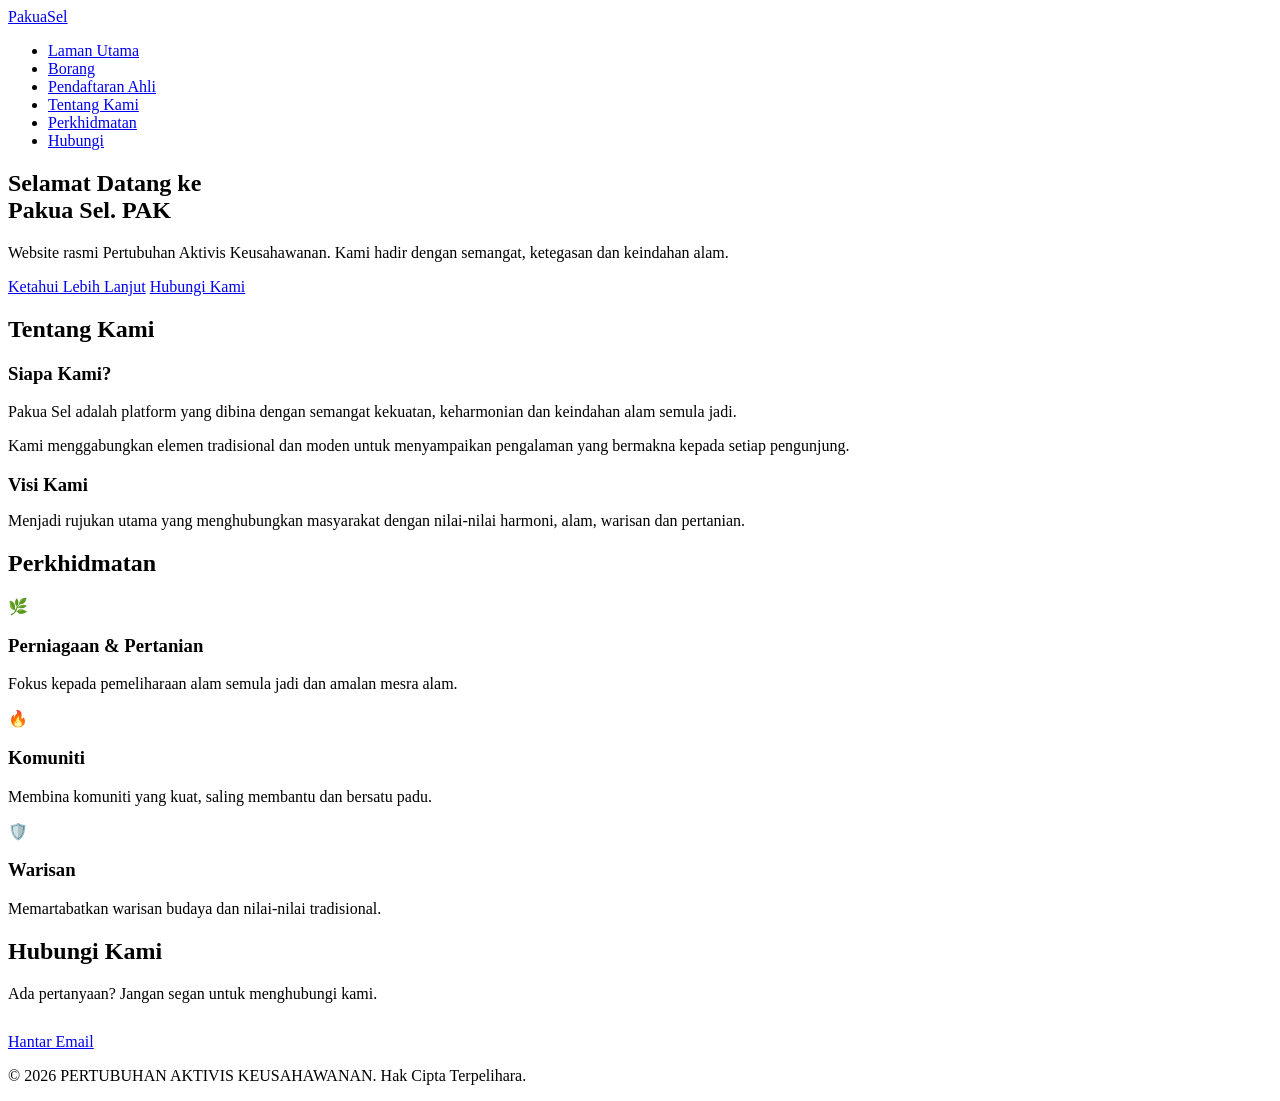
==== index.html @ b101f70d "Update index.html" ====
<!DOCTYPE html>
<html lang="ms">
<head>
  <meta charset="UTF-8">
  <meta name="viewport" content="width=device-width, initial-scale=1.0">
  <title>Pakua Sel</title>
  <link rel="stylesheet" href="style.css">
</head>
<body>

  <!-- Navbar -->
  <header>
    <div class="nav-container">
      <a href="#" class="logo">Pakua<span>Sel</span></a>
      
      <ul class="nav-links" id="navLinks">
        <li><a href="#home">Laman Utama</a></li>
        <li><a href="#contact">Borang</a></li>
        <li><a href="#contact">Pendaftaran Ahli</a></li>
        <li><a href="#about">Tentang Kami</a></li>
        <li><a href="#services">Perkhidmatan</a></li>
        <li><a href="#contact">Hubungi</a></li>
      </ul>

      <div class="hamburger" id="hamburger">
        <span></span>
        <span></span>
        <span></span>
      </div>
    </div>
  </header>

  <!-- Hero -->
  <section class="hero" id="home">
    <div class="hero-content">
      <h1>Selamat Datang ke<br><span>Pakua Sel. PAK</span></h1>
      <p>Website rasmi Pertubuhan Aktivis Keusahawanan. Kami hadir dengan semangat, ketegasan dan keindahan alam.</p>
      <div>
        <a href="#about" class="btn">Ketahui Lebih Lanjut</a>
        <a href="#contact" class="btn btn-outline">Hubungi Kami</a>
      </div>
    </div>
  </section>

  <!-- About -->
  <section class="about" id="about">
    <div class="container">
      <h2 class="section-title">Tentang Kami</h2>
      <div class="about-grid">
        <div class="about-text">
          <h3>Siapa Kami?</h3>
          <p>Pakua Sel adalah platform yang dibina dengan semangat kekuatan, keharmonian dan keindahan alam semula jadi.</p>
          <p>Kami menggabungkan elemen tradisional dan moden untuk menyampaikan pengalaman yang bermakna kepada setiap pengunjung.</p>
        </div>
        <div class="about-box">
          <h3 style="color: var(--red); margin-bottom: 15px;">Visi Kami</h3>
          <p>Menjadi rujukan utama yang menghubungkan masyarakat dengan nilai-nilai harmoni, alam, warisan dan pertanian.</p>
        </div>
      </div>
    </div>
  </section>

  <!-- Services -->
  <section id="services">
    <div class="container">
      <h2 class="section-title">Perkhidmatan</h2>
      <div class="cards">
        <div class="card">
          <div class="icon">🌿</div>
          <h3>Perniagaan & Pertanian</h3>
          <p>Fokus kepada pemeliharaan alam semula jadi dan amalan mesra alam.</p>
        </div>
        <div class="card">
          <div class="icon">🔥</div>
          <h3>Komuniti</h3>
          <p>Membina komuniti yang kuat, saling membantu dan bersatu padu.</p>
        </div>
        <div class="card">
          <div class="icon">🛡️</div>
          <h3>Warisan</h3>
          <p>Memartabatkan warisan budaya dan nilai-nilai tradisional.</p>
        </div>
      </div>
    </div>
  </section>

  <!-- Contact -->
  <section class="contact" id="contact">
    <div class="container">
      <h2 class="section-title">Hubungi Kami</h2>
      <p style="margin-bottom: 30px; color: var(--light);">Ada pertanyaan? Jangan segan untuk menghubungi kami.</p>
      <a href="mailto:info@pakua-sel.my" class="btn">Hantar Email</a>
    </div>
  </section>

  <!-- Footer -->
  <footer>
    <p>&copy; 2026 PERTUBUHAN AKTIVIS KEUSAHAWANAN. Hak Cipta Terpelihara.</p>
  </footer>

  <script src="script.js"></script>
</body>
</html>
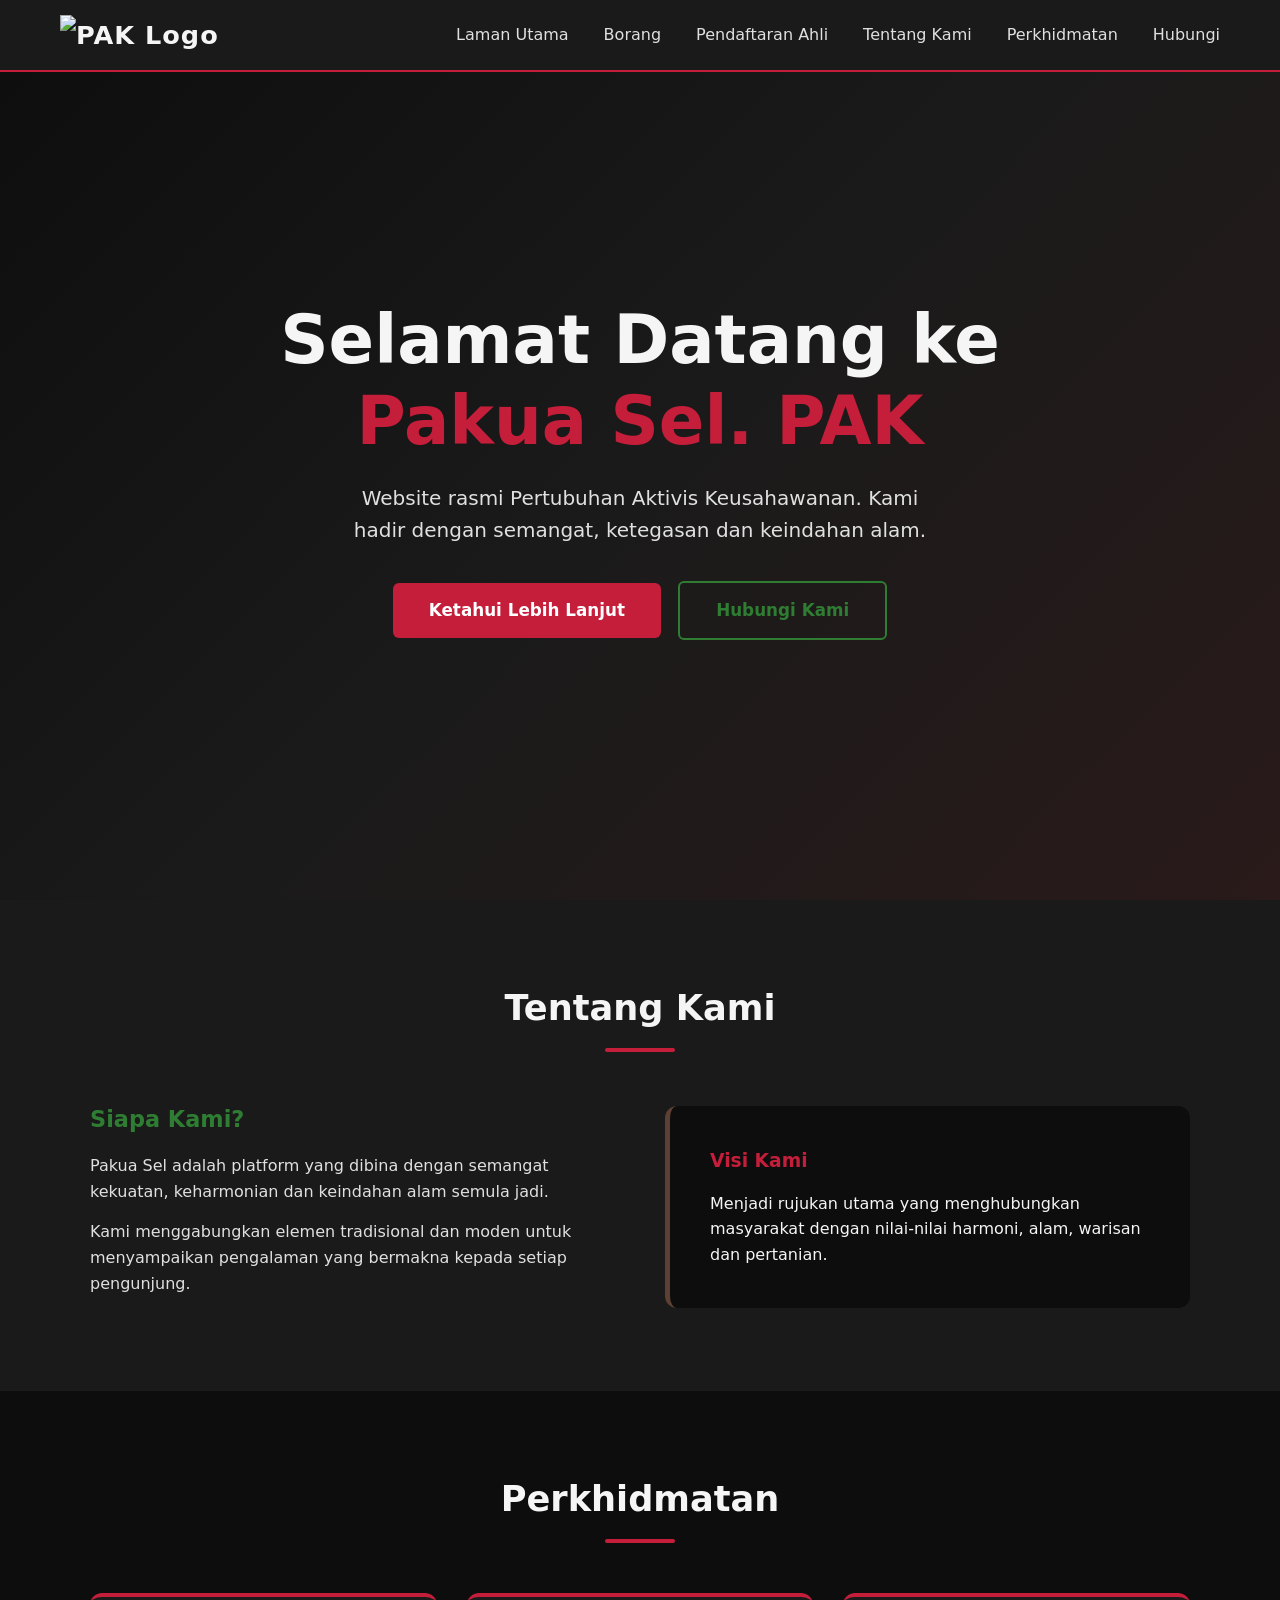
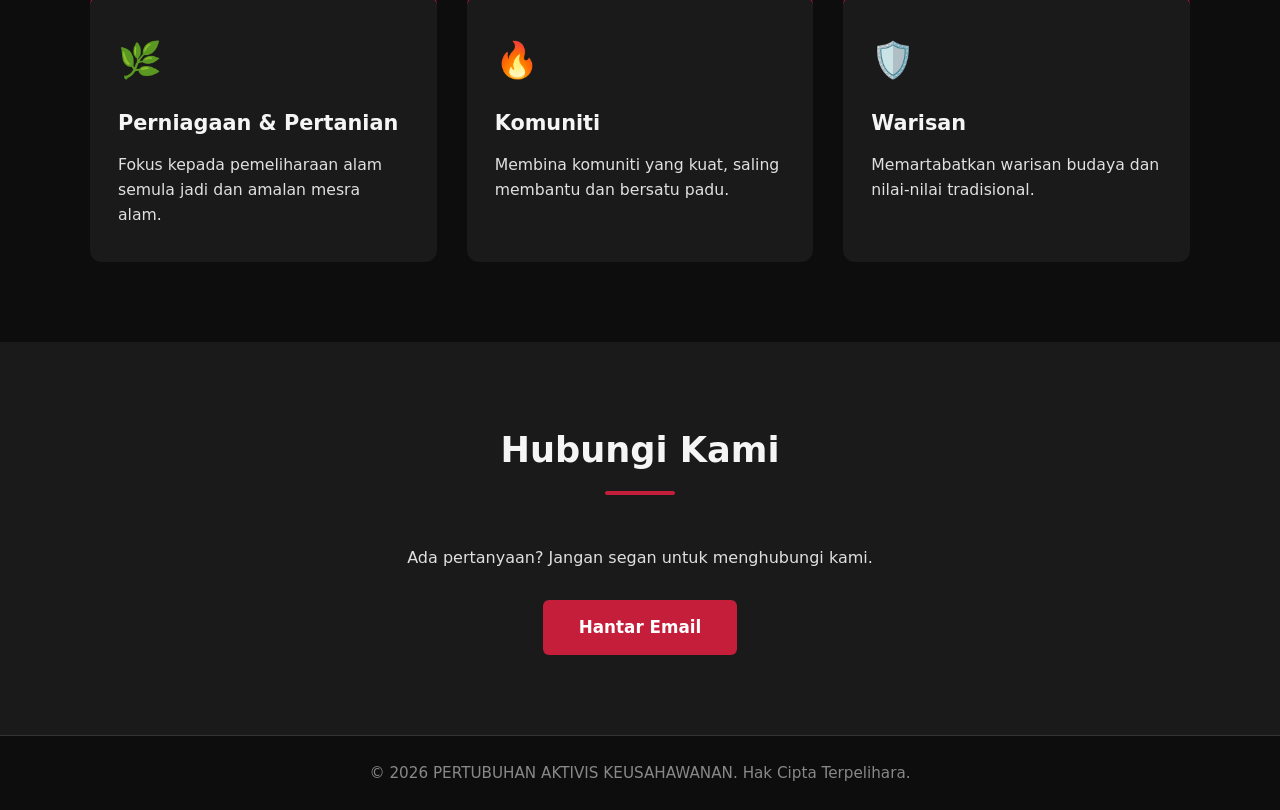
==== commit b656d51b: "Update index.html" ====
--- a/index.html
+++ b/index.html
@@ -11,7 +11,9 @@
   <!-- Navbar -->
   <header>
     <div class="nav-container">
-      <a href="#" class="logo">Pakua<span>Sel</span></a>
+      <a href="#" class="logo">
+  <img src="logo.png" alt="PAK Logo" class="logo-img">
+</a>
       
       <ul class="nav-links" id="navLinks">
         <li><a href="#home">Laman Utama</a></li>
--- a/style.css
+++ b/style.css
@@ -0,0 +1,306 @@
+* {
+  margin: 0;
+  padding: 0;
+  box-sizing: border-box;
+}
+
+:root {
+  --black: #0d0d0d;
+  --dark: #1a1a1a;
+  --red: #c41e3a;
+  --brown: #5c4033;
+  --green: #2e7d32;
+  --white: #f5f5f5;
+  --light: #e0e0e0;
+}
+
+body {
+  font-family: 'Segoe UI', system-ui, -apple-system, sans-serif;
+  background-color: var(--black);
+  color: var(--white);
+  line-height: 1.6;
+}
+
+/* ========== NAVBAR ========== */
+header {
+  background-color: var(--dark);
+  position: fixed;
+  width: 100%;
+  top: 0;
+  z-index: 1000;
+  border-bottom: 2px solid var(--red);
+}
+
+.nav-container {
+  max-width: 1200px;
+  margin: 0 auto;
+  padding: 0 20px;
+  display: flex;
+  justify-content: space-between;
+  align-items: center;
+  height: 70px;
+}
+
+.logo {
+  font-size: 1.6rem;
+  font-weight: 700;
+  color: var(--white);
+  text-decoration: none;
+  letter-spacing: 1px;
+}
+
+.logo span {
+  color: var(--red);
+}
+
+.nav-links {
+  display: flex;
+  list-style: none;
+  gap: 35px;
+}
+
+.nav-links a {
+  color: var(--light);
+  text-decoration: none;
+  font-weight: 500;
+  font-size: 1rem;
+  transition: color 0.3s;
+}
+
+.nav-links a:hover {
+  color: var(--red);
+}
+
+/* Hamburger */
+.hamburger {
+  display: none;
+  flex-direction: column;
+  cursor: pointer;
+  gap: 6px;
+}
+
+.hamburger span {
+  width: 28px;
+  height: 3px;
+  background: var(--white);
+  border-radius: 3px;
+  transition: all 0.3s;
+}
+
+/* ========== HERO ========== */
+.hero {
+  min-height: 100vh;
+  display: flex;
+  align-items: center;
+  justify-content: center;
+  text-align: center;
+  padding: 100px 20px 60px;
+  background: linear-gradient(135deg, var(--black) 0%, var(--dark) 50%, #2a1a1a 100%);
+}
+
+.hero-content h1 {
+  font-size: clamp(2.5rem, 6vw, 4.2rem);
+  margin-bottom: 20px;
+  line-height: 1.2;
+}
+
+.hero-content h1 span {
+  color: var(--red);
+}
+
+.hero-content p {
+  font-size: 1.25rem;
+  color: var(--light);
+  max-width: 600px;
+  margin: 0 auto 35px;
+}
+
+.btn {
+  display: inline-block;
+  padding: 14px 36px;
+  background: var(--red);
+  color: white;
+  text-decoration: none;
+  border-radius: 6px;
+  font-weight: 600;
+  font-size: 1.05rem;
+  transition: all 0.3s;
+  border: none;
+  cursor: pointer;
+}
+
+.btn:hover {
+  background: #a01830;
+  transform: translateY(-2px);
+}
+
+.btn-outline {
+  background: transparent;
+  border: 2px solid var(--green);
+  color: var(--green);
+  margin-left: 12px;
+}
+
+.btn-outline:hover {
+  background: var(--green);
+  color: white;
+}
+
+/* ========== SECTIONS ========== */
+section {
+  padding: 80px 20px;
+}
+
+.container {
+  max-width: 1100px;
+  margin: 0 auto;
+}
+
+.section-title {
+  text-align: center;
+  font-size: 2.2rem;
+  margin-bottom: 50px;
+  position: relative;
+}
+
+.section-title::after {
+  content: '';
+  display: block;
+  width: 70px;
+  height: 4px;
+  background: var(--red);
+  margin: 12px auto 0;
+  border-radius: 2px;
+}
+
+/* About */
+.about {
+  background: var(--dark);
+}
+
+.about-grid {
+  display: grid;
+  grid-template-columns: 1fr 1fr;
+  gap: 50px;
+  align-items: center;
+}
+
+.about-text h3 {
+  color: var(--green);
+  margin-bottom: 15px;
+  font-size: 1.4rem;
+}
+
+.about-text p {
+  color: var(--light);
+  margin-bottom: 15px;
+}
+
+.about-box {
+  background: var(--black);
+  padding: 40px;
+  border-radius: 12px;
+  border-left: 5px solid var(--brown);
+}
+
+/* Cards */
+.cards {
+  display: grid;
+  grid-template-columns: repeat(auto-fit, minmax(280px, 1fr));
+  gap: 30px;
+}
+
+.card {
+  background: var(--dark);
+  padding: 35px 28px;
+  border-radius: 12px;
+  border-top: 4px solid var(--red);
+  transition: transform 0.3s;
+}
+
+.card:hover {
+  transform: translateY(-8px);
+}
+
+.card h3 {
+  color: var(--white);
+  margin-bottom: 12px;
+  font-size: 1.3rem;
+}
+
+.card p {
+  color: var(--light);
+  font-size: 0.98rem;
+}
+
+.card .icon {
+  font-size: 2.2rem;
+  margin-bottom: 18px;
+  color: var(--green);
+}
+
+/* Contact / Footer */
+.contact {
+  background: var(--dark);
+  text-align: center;
+}
+
+footer {
+  background: var(--black);
+  text-align: center;
+  padding: 25px;
+  color: #888;
+  font-size: 0.95rem;
+  border-top: 1px solid #333;
+}
+
+/* ========== RESPONSIVE ========== */
+@media (max-width: 768px) {
+  .hamburger {
+    display: flex;
+  }
+
+  .nav-links {
+    position: fixed;
+    top: 70px;
+    right: -100%;
+    width: 70%;
+    max-width: 300px;
+    height: calc(100vh - 70px);
+    background: var(--dark);
+    flex-direction: column;
+    padding: 40px 30px;
+    gap: 25px;
+    transition: right 0.35s ease;
+    border-left: 3px solid var(--red);
+  }
+
+  .nav-links.active {
+    right: 0;
+  }
+
+  .about-grid {
+    grid-template-columns: 1fr;
+    gap: 30px;
+  }
+
+  .btn-outline {
+    margin-left: 0;
+    margin-top: 12px;
+    display: inline-block;
+  }
+
+  .hero-content p {
+    font-size: 1.1rem;
+  }
+}
+
+@media (max-width: 480px) {
+  .hero-content h1 {
+    font-size: 2.3rem;
+  }
+
+  .section-title {
+    font-size: 1.8rem;
+  }
+}
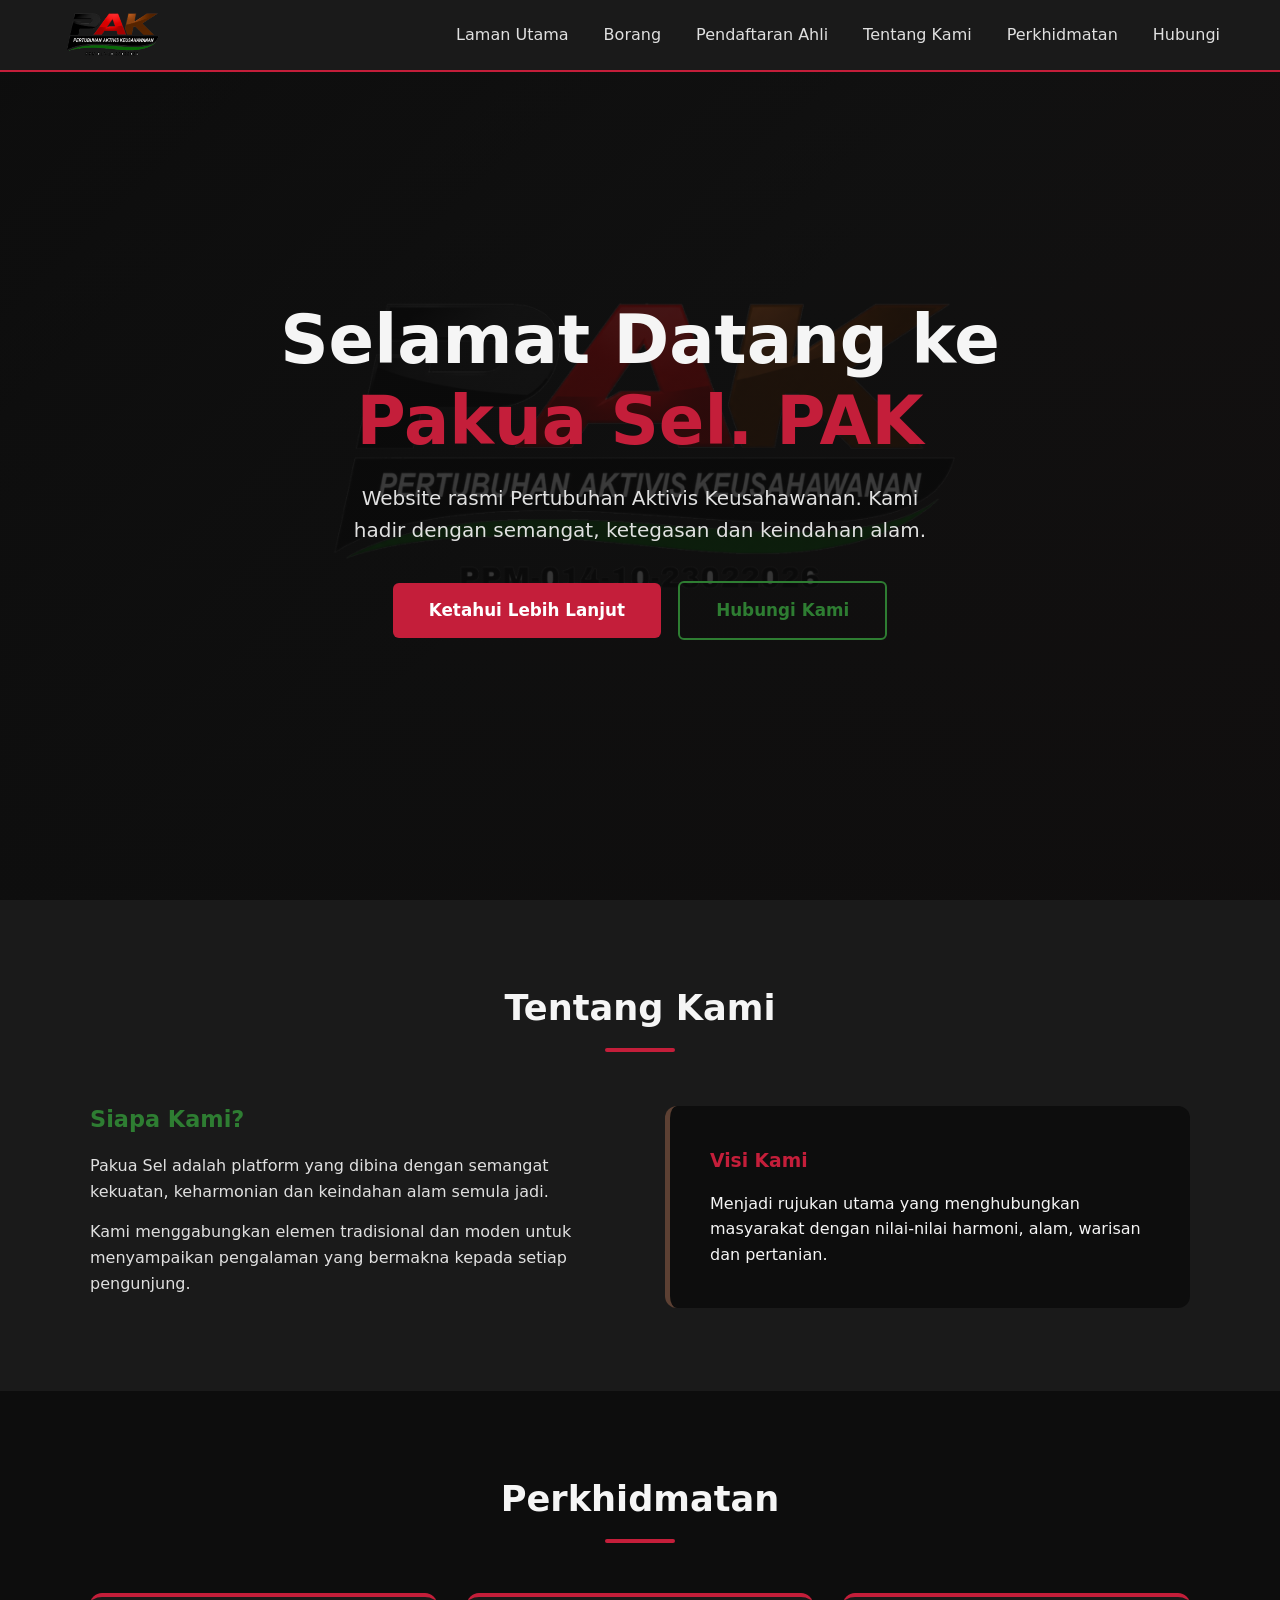
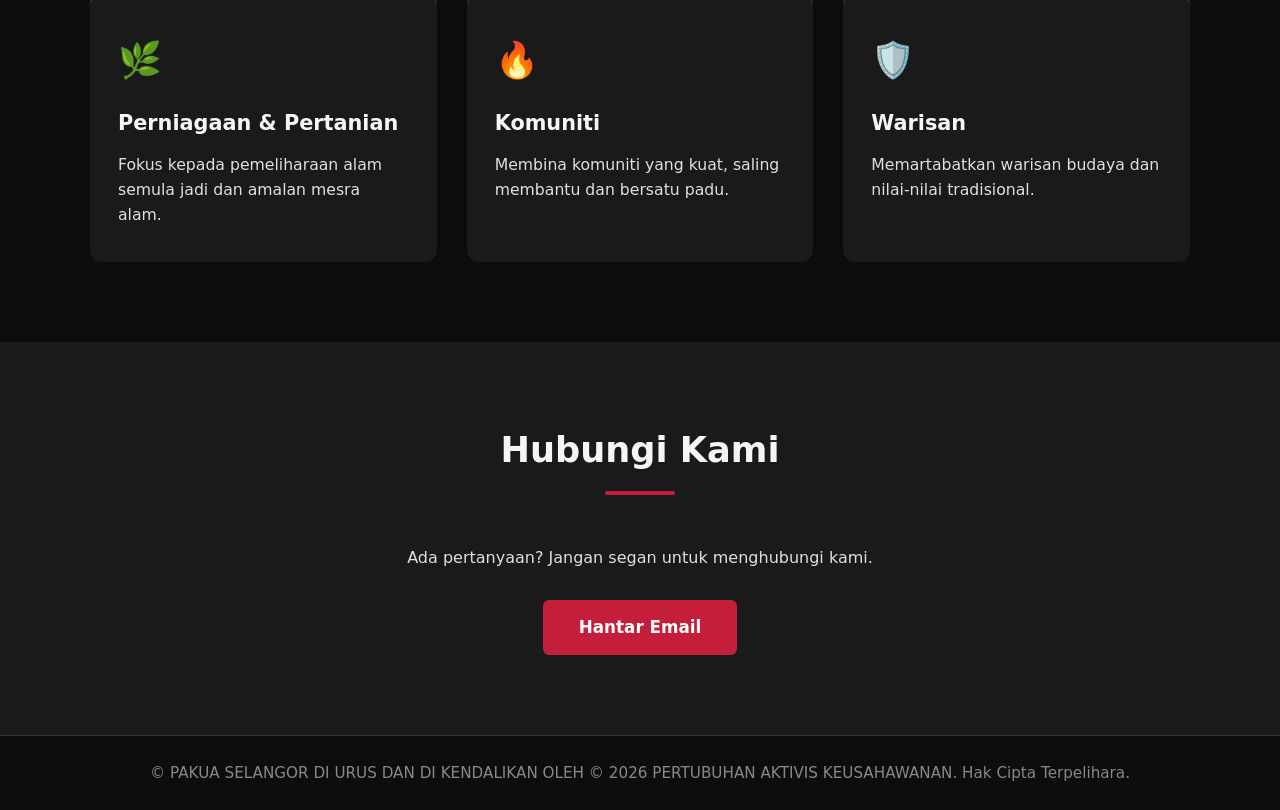
==== commit 20999822: "Update index.html" ====
--- a/index.html
+++ b/index.html
@@ -97,7 +97,7 @@
 
   <!-- Footer -->
   <footer>
-    <p>&copy; 2026 PERTUBUHAN AKTIVIS KEUSAHAWANAN. Hak Cipta Terpelihara.</p>
+    <p>&copy; PAKUA SELANGOR DI URUS DAN DI KENDALIKAN OLEH © 2026 PERTUBUHAN AKTIVIS KEUSAHAWANAN. Hak Cipta Terpelihara.</p>
   </footer>
 
   <script src="script.js"></script>
--- a/style.css
+++ b/style.css
@@ -42,15 +42,20 @@
 }
 
 .logo {
-  font-size: 1.6rem;
-  font-weight: 700;
-  color: var(--white);
+  display: flex;
+  align-items: center;
   text-decoration: none;
-  letter-spacing: 1px;
-}
-
-.logo span {
-  color: var(--red);
+}
+
+.logo-img {
+  height: 48px;
+  width: auto;
+  display: block;
+  transition: transform 0.3s ease;
+}
+
+.logo-img:hover {
+  transform: scale(1.05);
 }
 
 .nav-links {
@@ -95,7 +100,10 @@
   justify-content: center;
   text-align: center;
   padding: 100px 20px 60px;
-  background: linear-gradient(135deg, var(--black) 0%, var(--dark) 50%, #2a1a1a 100%);
+  background: 
+    linear-gradient(rgba(13, 13, 13, 0.7), rgba(13, 13, 13, 0.9)),
+    url('logo.png') center center / 55% no-repeat,
+    linear-gradient(135deg, var(--black) 0%, var(--dark) 50%, #2a1a1a 100%);
 }
 
 .hero-content h1 {
@@ -279,6 +287,17 @@
     right: 0;
   }
 
+  .logo-img {
+    height: 40px;
+  }
+
+  .hero {
+    background: 
+      linear-gradient(rgba(13, 13, 13, 0.88), rgba(13, 13, 13, 0.92)),
+      url('logo.png') center center / 80% no-repeat,
+      linear-gradient(135deg, var(--black) 0%, var(--dark) 50%, #2a1a1a 100%);
+  }
+
   .about-grid {
     grid-template-columns: 1fr;
     gap: 30px;
@@ -303,4 +322,15 @@
   .section-title {
     font-size: 1.8rem;
   }
-}
+
+  .logo-img {
+    height: 36px;
+  }
+
+  .hero {
+    background: 
+      linear-gradient(rgba(13, 13, 13, 0.9), rgba(13, 13, 13, 0.94)),
+      url('logo.png') center center / 90% no-repeat,
+      linear-gradient(135deg, var(--black) 0%, var(--dark) 50%, #2a1a1a 100%);
+  }
+}
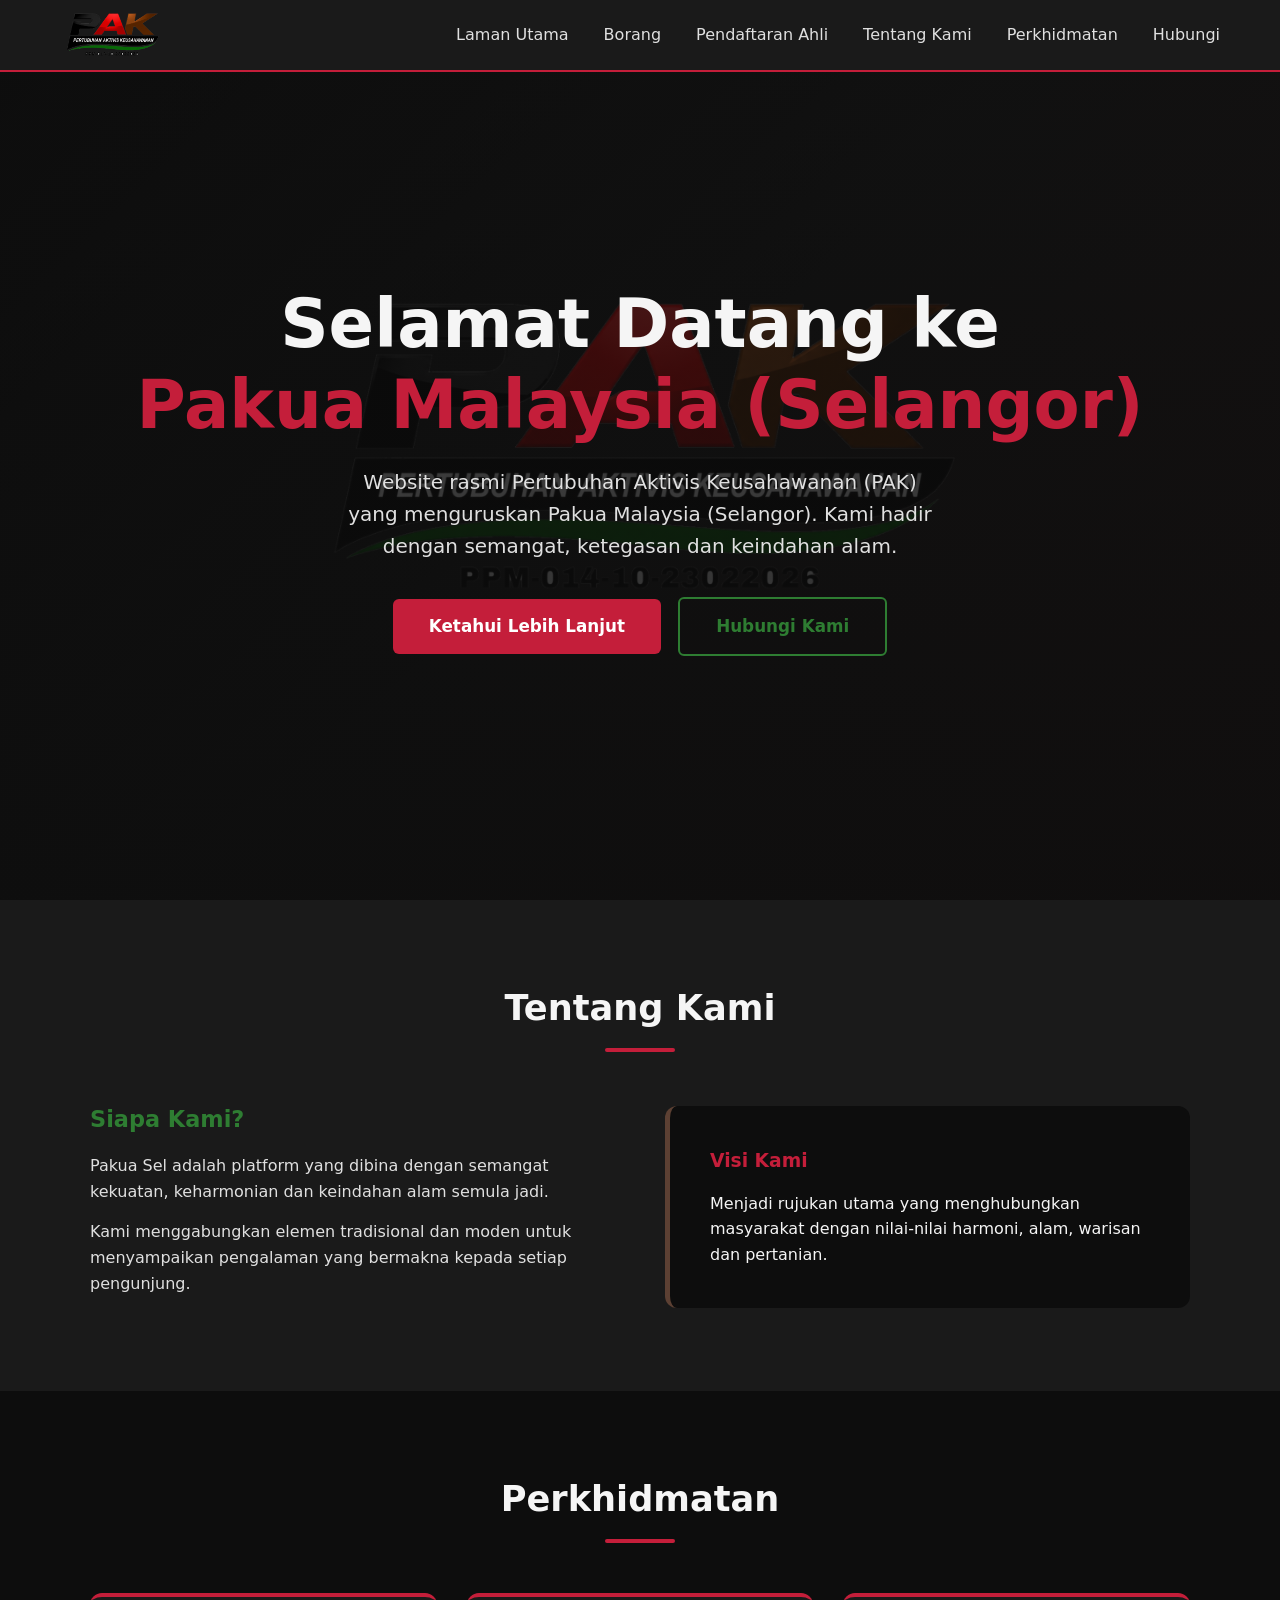
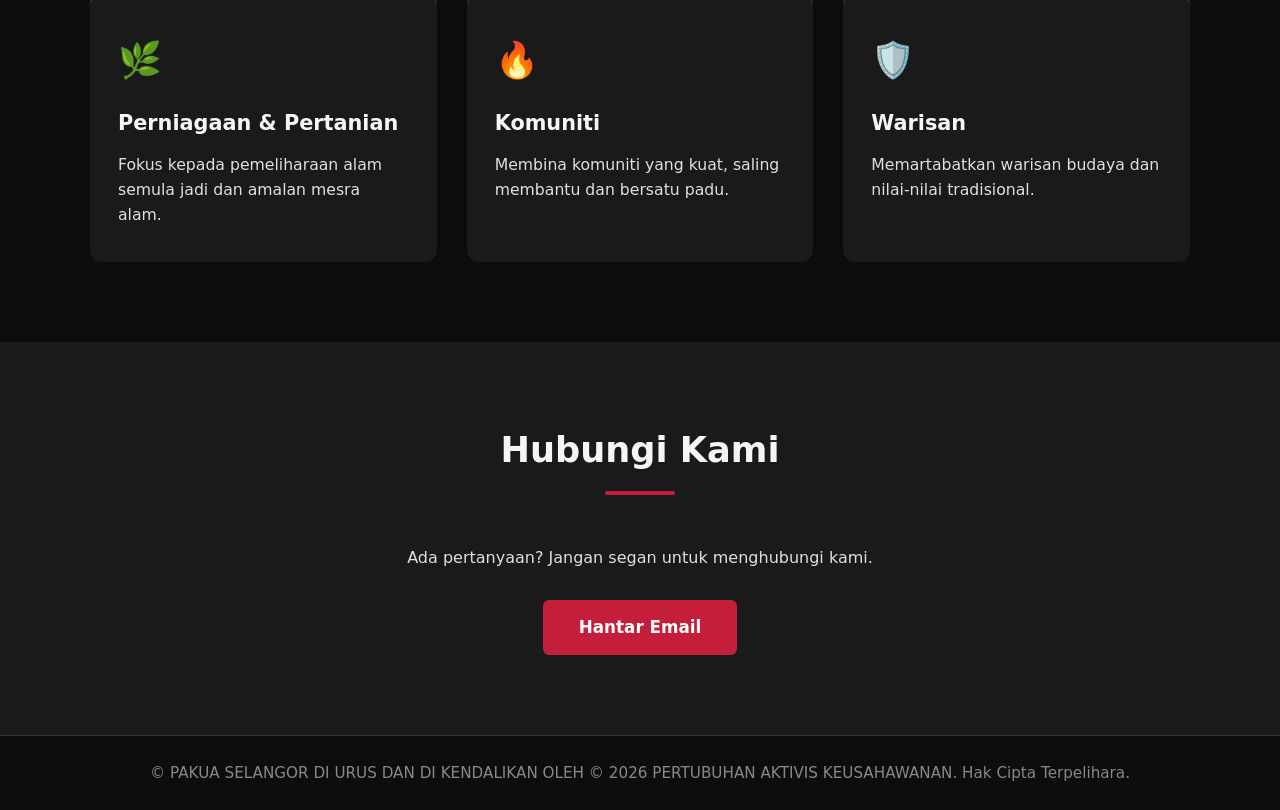
==== commit 3d2102a7: "Update index.html" ====
--- a/index.html
+++ b/index.html
@@ -35,8 +35,8 @@
   <!-- Hero -->
   <section class="hero" id="home">
     <div class="hero-content">
-      <h1>Selamat Datang ke<br><span>Pakua Sel. PAK</span></h1>
-      <p>Website rasmi Pertubuhan Aktivis Keusahawanan. Kami hadir dengan semangat, ketegasan dan keindahan alam.</p>
+      <h1>Selamat Datang ke<br><span>Pakua Malaysia (Selangor)</span></h1>
+      <p>Website rasmi Pertubuhan Aktivis Keusahawanan (PAK) yang menguruskan Pakua Malaysia (Selangor). Kami hadir dengan semangat, ketegasan dan keindahan alam.</p>
       <div>
         <a href="#about" class="btn">Ketahui Lebih Lanjut</a>
         <a href="#contact" class="btn btn-outline">Hubungi Kami</a>
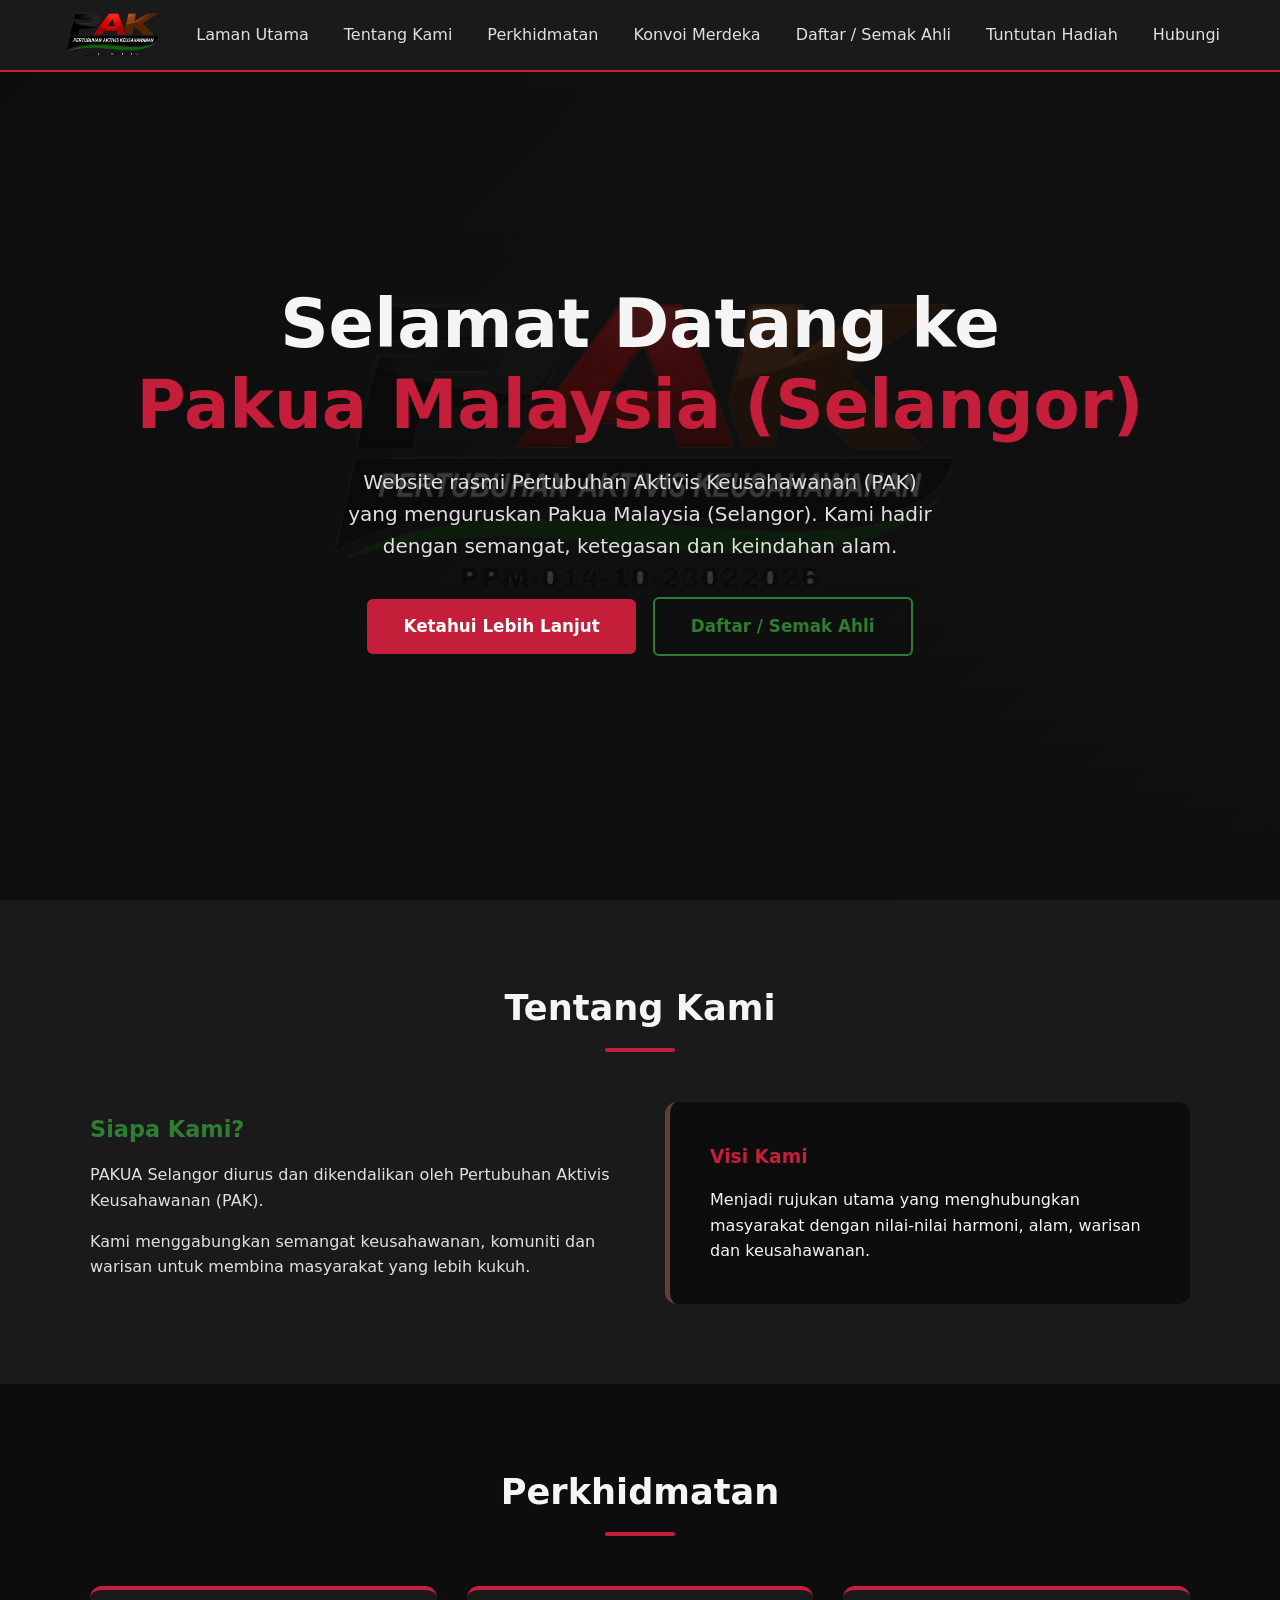
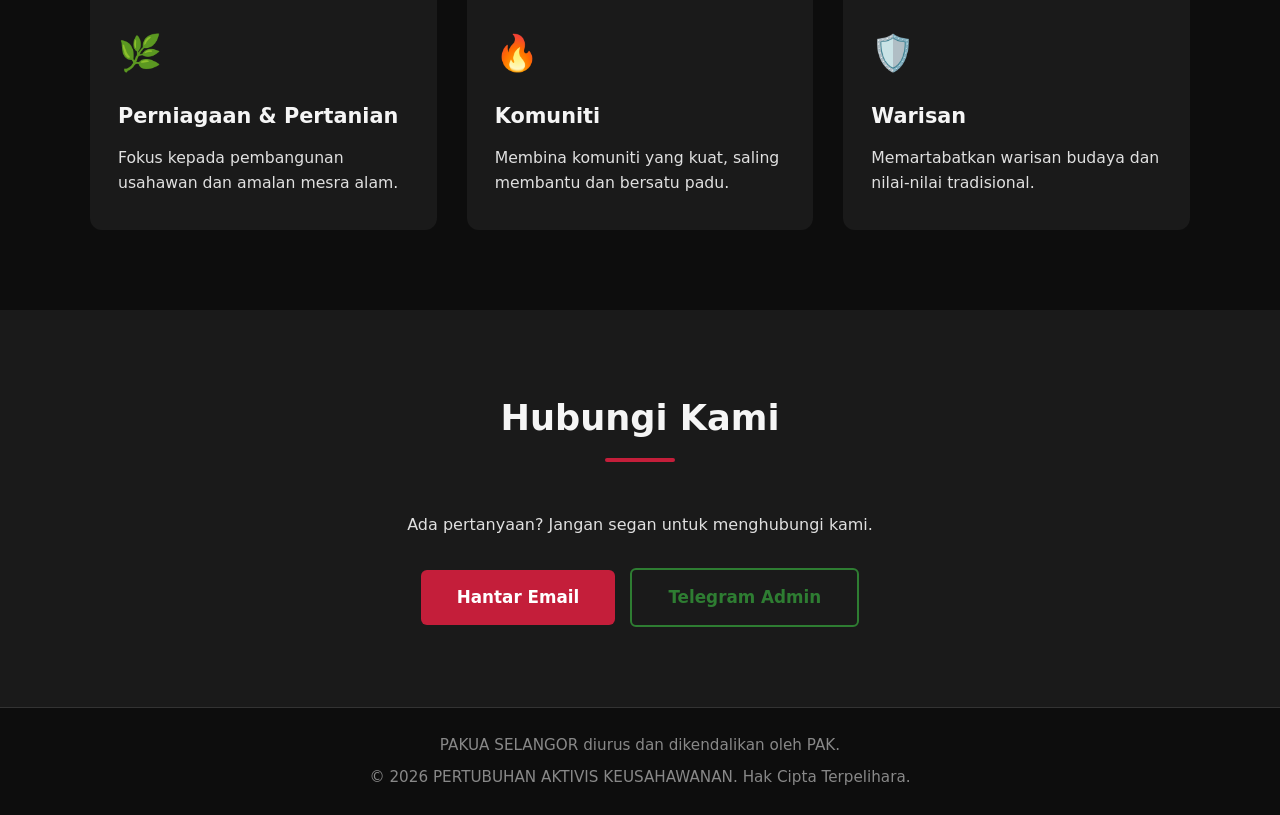
==== commit f76ace41: "Update index.html" ====
--- a/index.html
+++ b/index.html
@@ -3,7 +3,35 @@
 <head>
   <meta charset="UTF-8">
   <meta name="viewport" content="width=device-width, initial-scale=1.0">
-  <title>Pakua Sel</title>
+
+  <!-- Google Site Verification -->
+  <meta name="google-site-verification" content="F7gs9fwdc5c5ignwfaroPd4yM3DponBqpwv69Z9k290" />
+
+  <!-- Primary SEO -->
+  <title>PAKUA Selangor & PAK | Pertubuhan Aktivis Keusahawanan</title>
+  <meta name="title" content="PAKUA Selangor & PAK | Pertubuhan Aktivis Keusahawanan">
+  <meta name="description" content="Website rasmi PAKUA Selangor dan Pertubuhan Aktivis Keusahawanan (PAK). Daftar ahli, program Konvoi Merdeka, dan maklumat rasmi.">
+  <meta name="robots" content="index, follow">
+  <meta name="author" content="Pertubuhan Aktivis Keusahawanan (PAK)">
+  <link rel="canonical" href="https://pakua-sel.my/">
+
+  <!-- Open Graph -->
+  <meta property="og:type" content="website">
+  <meta property="og:url" content="https://pakua-sel.my/">
+  <meta property="og:title" content="PAKUA Selangor & PAK">
+  <meta property="og:description" content="Website rasmi PAKUA Selangor dan Pertubuhan Aktivis Keusahawanan (PAK).">
+  <meta property="og:image" content="https://i.ibb.co/Pvdn5DMP/IMG-0446.jpg">
+  <meta property="og:locale" content="ms_MY">
+
+  <!-- Twitter -->
+  <meta name="twitter:card" content="summary_large_image">
+  <meta name="twitter:title" content="PAKUA Selangor & PAK">
+  <meta name="twitter:description" content="Website rasmi PAKUA Selangor dan PAK.">
+  <meta name="twitter:image" content="https://i.ibb.co/Pvdn5DMP/IMG-0446.jpg">
+
+  <!-- Favicon -->
+  <link rel="icon" type="image/png" href="https://i.ibb.co/DD7QKDFV/2-D42-C2-F9-9-A7-A-4921-8-E6-E-CA17-A6-A873-E0.jpg">
+
   <link rel="stylesheet" href="style.css">
 </head>
 <body>
@@ -11,16 +39,17 @@
   <!-- Navbar -->
   <header>
     <div class="nav-container">
-      <a href="#" class="logo">
-  <img src="logo.png" alt="PAK Logo" class="logo-img">
-</a>
+      <a href="/" class="logo">
+        <img src="logo.png" alt="PAK Logo" class="logo-img">
+      </a>
       
       <ul class="nav-links" id="navLinks">
         <li><a href="#home">Laman Utama</a></li>
-        <li><a href="#contact">Borang</a></li>
-        <li><a href="#contact">Pendaftaran Ahli</a></li>
         <li><a href="#about">Tentang Kami</a></li>
         <li><a href="#services">Perkhidmatan</a></li>
+        <li><a href="/merdeka69/">Konvoi Merdeka</a></li>
+        <li><a href="/pak/">Daftar / Semak Ahli</a></li>
+        <li><a href="/claim/">Tuntutan Hadiah</a></li>
         <li><a href="#contact">Hubungi</a></li>
       </ul>
 
@@ -39,7 +68,7 @@
       <p>Website rasmi Pertubuhan Aktivis Keusahawanan (PAK) yang menguruskan Pakua Malaysia (Selangor). Kami hadir dengan semangat, ketegasan dan keindahan alam.</p>
       <div>
         <a href="#about" class="btn">Ketahui Lebih Lanjut</a>
-        <a href="#contact" class="btn btn-outline">Hubungi Kami</a>
+        <a href="/pak/" class="btn btn-outline">Daftar / Semak Ahli</a>
       </div>
     </div>
   </section>
@@ -51,12 +80,12 @@
       <div class="about-grid">
         <div class="about-text">
           <h3>Siapa Kami?</h3>
-          <p>Pakua Sel adalah platform yang dibina dengan semangat kekuatan, keharmonian dan keindahan alam semula jadi.</p>
-          <p>Kami menggabungkan elemen tradisional dan moden untuk menyampaikan pengalaman yang bermakna kepada setiap pengunjung.</p>
+          <p>PAKUA Selangor diurus dan dikendalikan oleh Pertubuhan Aktivis Keusahawanan (PAK).</p>
+          <p>Kami menggabungkan semangat keusahawanan, komuniti dan warisan untuk membina masyarakat yang lebih kukuh.</p>
         </div>
         <div class="about-box">
           <h3 style="color: var(--red); margin-bottom: 15px;">Visi Kami</h3>
-          <p>Menjadi rujukan utama yang menghubungkan masyarakat dengan nilai-nilai harmoni, alam, warisan dan pertanian.</p>
+          <p>Menjadi rujukan utama yang menghubungkan masyarakat dengan nilai-nilai harmoni, alam, warisan dan keusahawanan.</p>
         </div>
       </div>
     </div>
@@ -70,7 +99,7 @@
         <div class="card">
           <div class="icon">🌿</div>
           <h3>Perniagaan & Pertanian</h3>
-          <p>Fokus kepada pemeliharaan alam semula jadi dan amalan mesra alam.</p>
+          <p>Fokus kepada pembangunan usahawan dan amalan mesra alam.</p>
         </div>
         <div class="card">
           <div class="icon">🔥</div>
@@ -92,12 +121,14 @@
       <h2 class="section-title">Hubungi Kami</h2>
       <p style="margin-bottom: 30px; color: var(--light);">Ada pertanyaan? Jangan segan untuk menghubungi kami.</p>
       <a href="mailto:info@pakua-sel.my" class="btn">Hantar Email</a>
+      <a href="https://t.me/MastaXul" class="btn btn-outline" style="margin-left:10px;" target="_blank">Telegram Admin</a>
     </div>
   </section>
 
   <!-- Footer -->
   <footer>
-    <p>&copy; PAKUA SELANGOR DI URUS DAN DI KENDALIKAN OLEH © 2026 PERTUBUHAN AKTIVIS KEUSAHAWANAN. Hak Cipta Terpelihara.</p>
+    <p>PAKUA SELANGOR diurus dan dikendalikan oleh PAK.</p>
+    <p style="margin-top:8px;">© 2026 PERTUBUHAN AKTIVIS KEUSAHAWANAN. Hak Cipta Terpelihara.</p>
   </footer>
 
   <script src="script.js"></script>
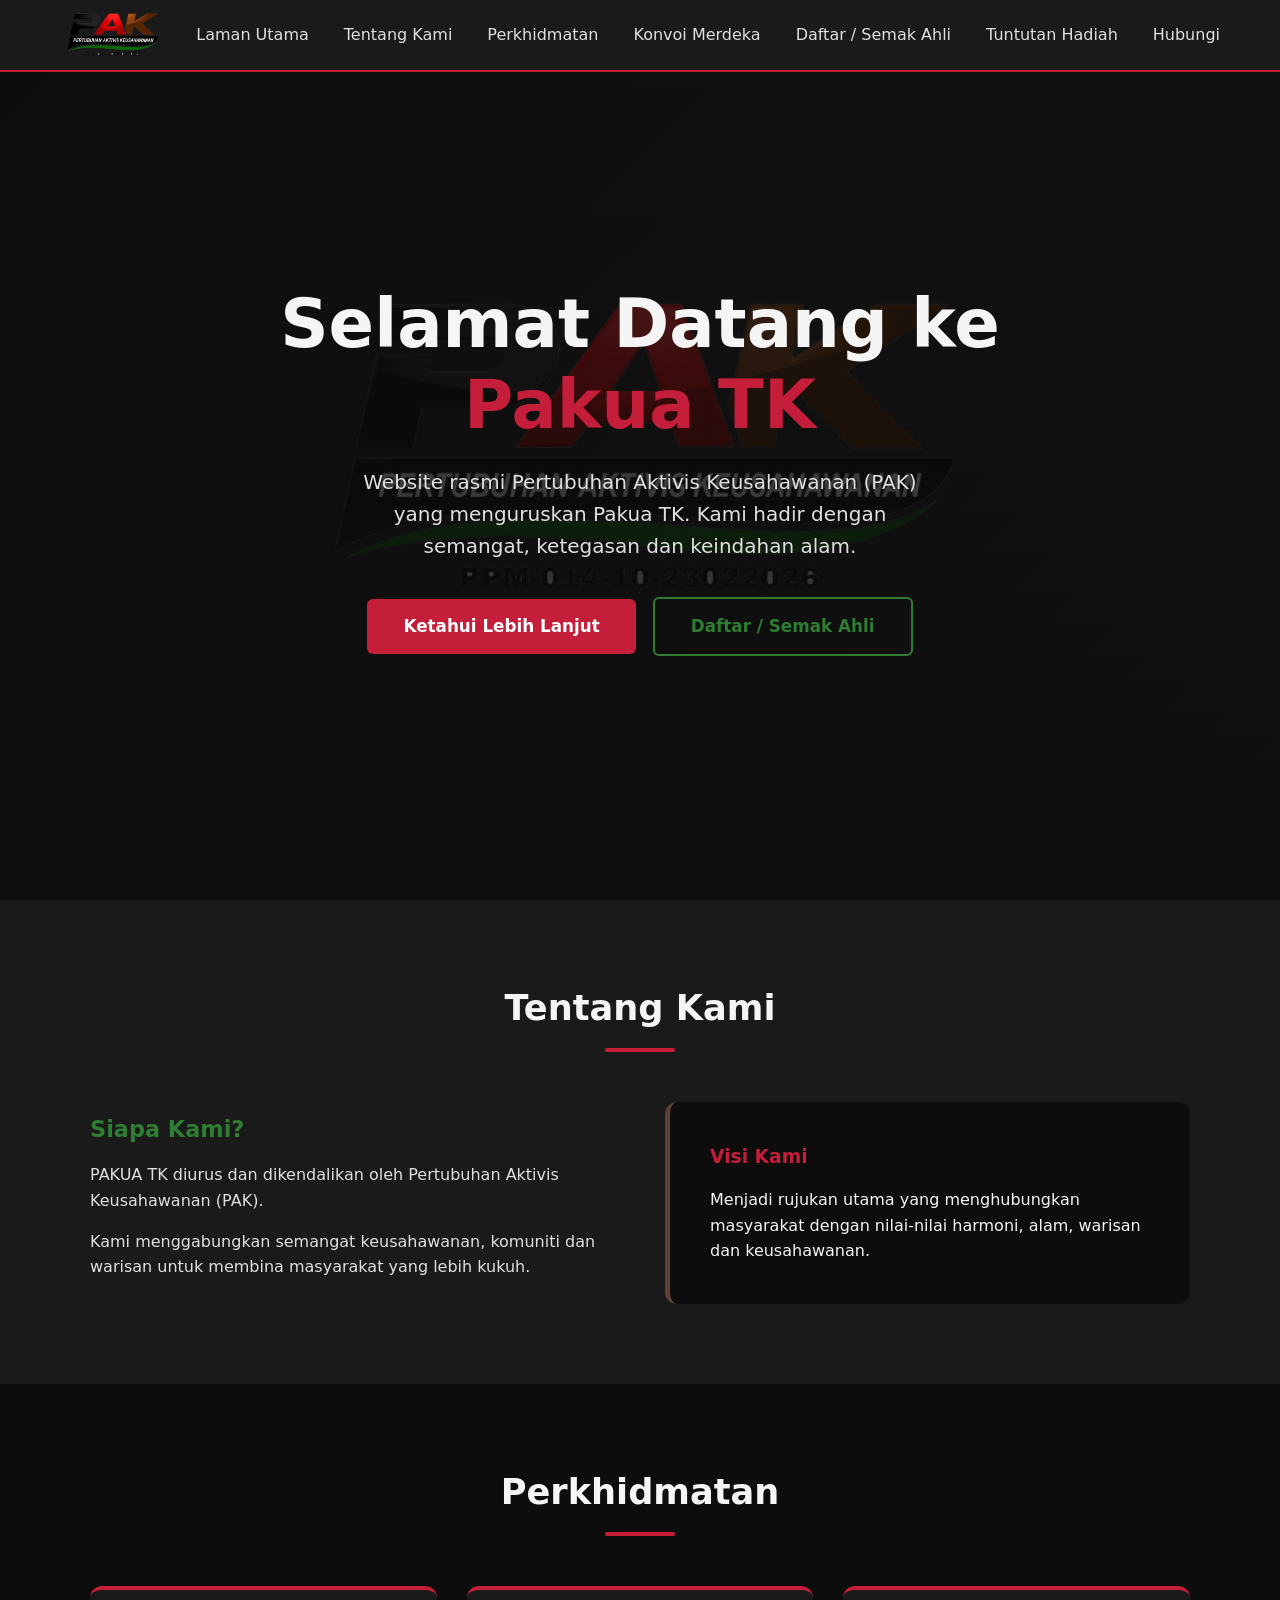
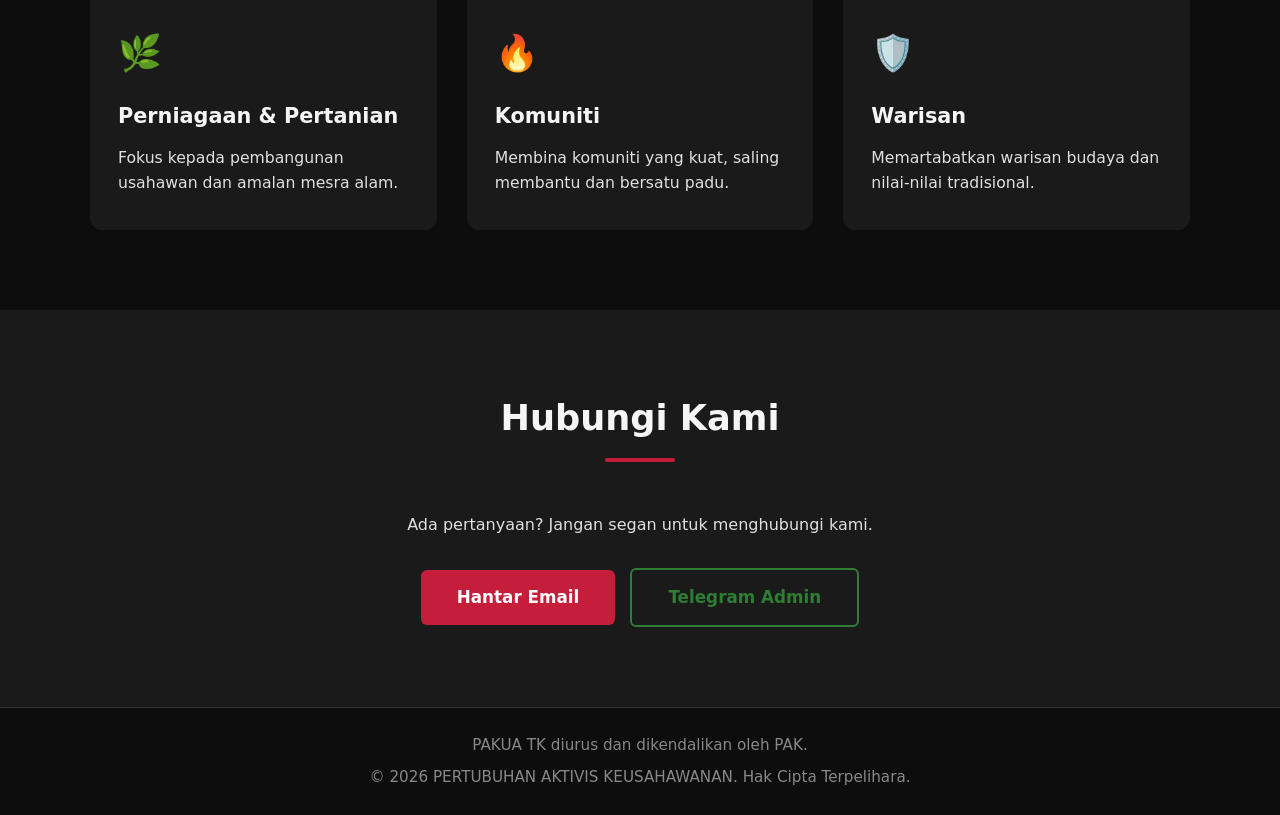
==== commit 2a5becca: "Update index.html" ====
--- a/index.html
+++ b/index.html
@@ -8,9 +8,9 @@
   <meta name="google-site-verification" content="F7gs9fwdc5c5ignwfaroPd4yM3DponBqpwv69Z9k290" />
 
   <!-- Primary SEO -->
-  <title>PAKUA Selangor & PAK | Pertubuhan Aktivis Keusahawanan</title>
+  <title>PAKUA TK & PAK | Pertubuhan Aktivis Keusahawanan</title>
   <meta name="title" content="PAKUA Selangor & PAK | Pertubuhan Aktivis Keusahawanan">
-  <meta name="description" content="Website rasmi PAKUA Selangor dan Pertubuhan Aktivis Keusahawanan (PAK). Daftar ahli, program Konvoi Merdeka, dan maklumat rasmi.">
+  <meta name="description" content="Website rasmi PAKUA TK dan Pertubuhan Aktivis Keusahawanan (PAK). Daftar ahli, program Konvoi Merdeka, dan maklumat rasmi.">
   <meta name="robots" content="index, follow">
   <meta name="author" content="Pertubuhan Aktivis Keusahawanan (PAK)">
   <link rel="canonical" href="https://pakua-sel.my/">
@@ -19,14 +19,14 @@
   <meta property="og:type" content="website">
   <meta property="og:url" content="https://pakua-sel.my/">
   <meta property="og:title" content="PAKUA Selangor & PAK">
-  <meta property="og:description" content="Website rasmi PAKUA Selangor dan Pertubuhan Aktivis Keusahawanan (PAK).">
+  <meta property="og:description" content="Website rasmi PAKUA TK dan Pertubuhan Aktivis Keusahawanan (PAK).">
   <meta property="og:image" content="https://i.ibb.co/Pvdn5DMP/IMG-0446.jpg">
   <meta property="og:locale" content="ms_MY">
 
   <!-- Twitter -->
   <meta name="twitter:card" content="summary_large_image">
-  <meta name="twitter:title" content="PAKUA Selangor & PAK">
-  <meta name="twitter:description" content="Website rasmi PAKUA Selangor dan PAK.">
+  <meta name="twitter:title" content="PAKUA TK & PAK">
+  <meta name="twitter:description" content="Website rasmi PAKUA TK dan PAK.">
   <meta name="twitter:image" content="https://i.ibb.co/Pvdn5DMP/IMG-0446.jpg">
 
   <!-- Favicon -->
@@ -64,8 +64,8 @@
   <!-- Hero -->
   <section class="hero" id="home">
     <div class="hero-content">
-      <h1>Selamat Datang ke<br><span>Pakua Malaysia (Selangor)</span></h1>
-      <p>Website rasmi Pertubuhan Aktivis Keusahawanan (PAK) yang menguruskan Pakua Malaysia (Selangor). Kami hadir dengan semangat, ketegasan dan keindahan alam.</p>
+      <h1>Selamat Datang ke<br><span>Pakua TK</span></h1>
+      <p>Website rasmi Pertubuhan Aktivis Keusahawanan (PAK) yang menguruskan Pakua TK. Kami hadir dengan semangat, ketegasan dan keindahan alam.</p>
       <div>
         <a href="#about" class="btn">Ketahui Lebih Lanjut</a>
         <a href="/pak/" class="btn btn-outline">Daftar / Semak Ahli</a>
@@ -80,7 +80,7 @@
       <div class="about-grid">
         <div class="about-text">
           <h3>Siapa Kami?</h3>
-          <p>PAKUA Selangor diurus dan dikendalikan oleh Pertubuhan Aktivis Keusahawanan (PAK).</p>
+          <p>PAKUA TK diurus dan dikendalikan oleh Pertubuhan Aktivis Keusahawanan (PAK).</p>
           <p>Kami menggabungkan semangat keusahawanan, komuniti dan warisan untuk membina masyarakat yang lebih kukuh.</p>
         </div>
         <div class="about-box">
@@ -127,7 +127,7 @@
 
   <!-- Footer -->
   <footer>
-    <p>PAKUA SELANGOR diurus dan dikendalikan oleh PAK.</p>
+    <p>PAKUA TK diurus dan dikendalikan oleh PAK.</p>
     <p style="margin-top:8px;">© 2026 PERTUBUHAN AKTIVIS KEUSAHAWANAN. Hak Cipta Terpelihara.</p>
   </footer>
 
